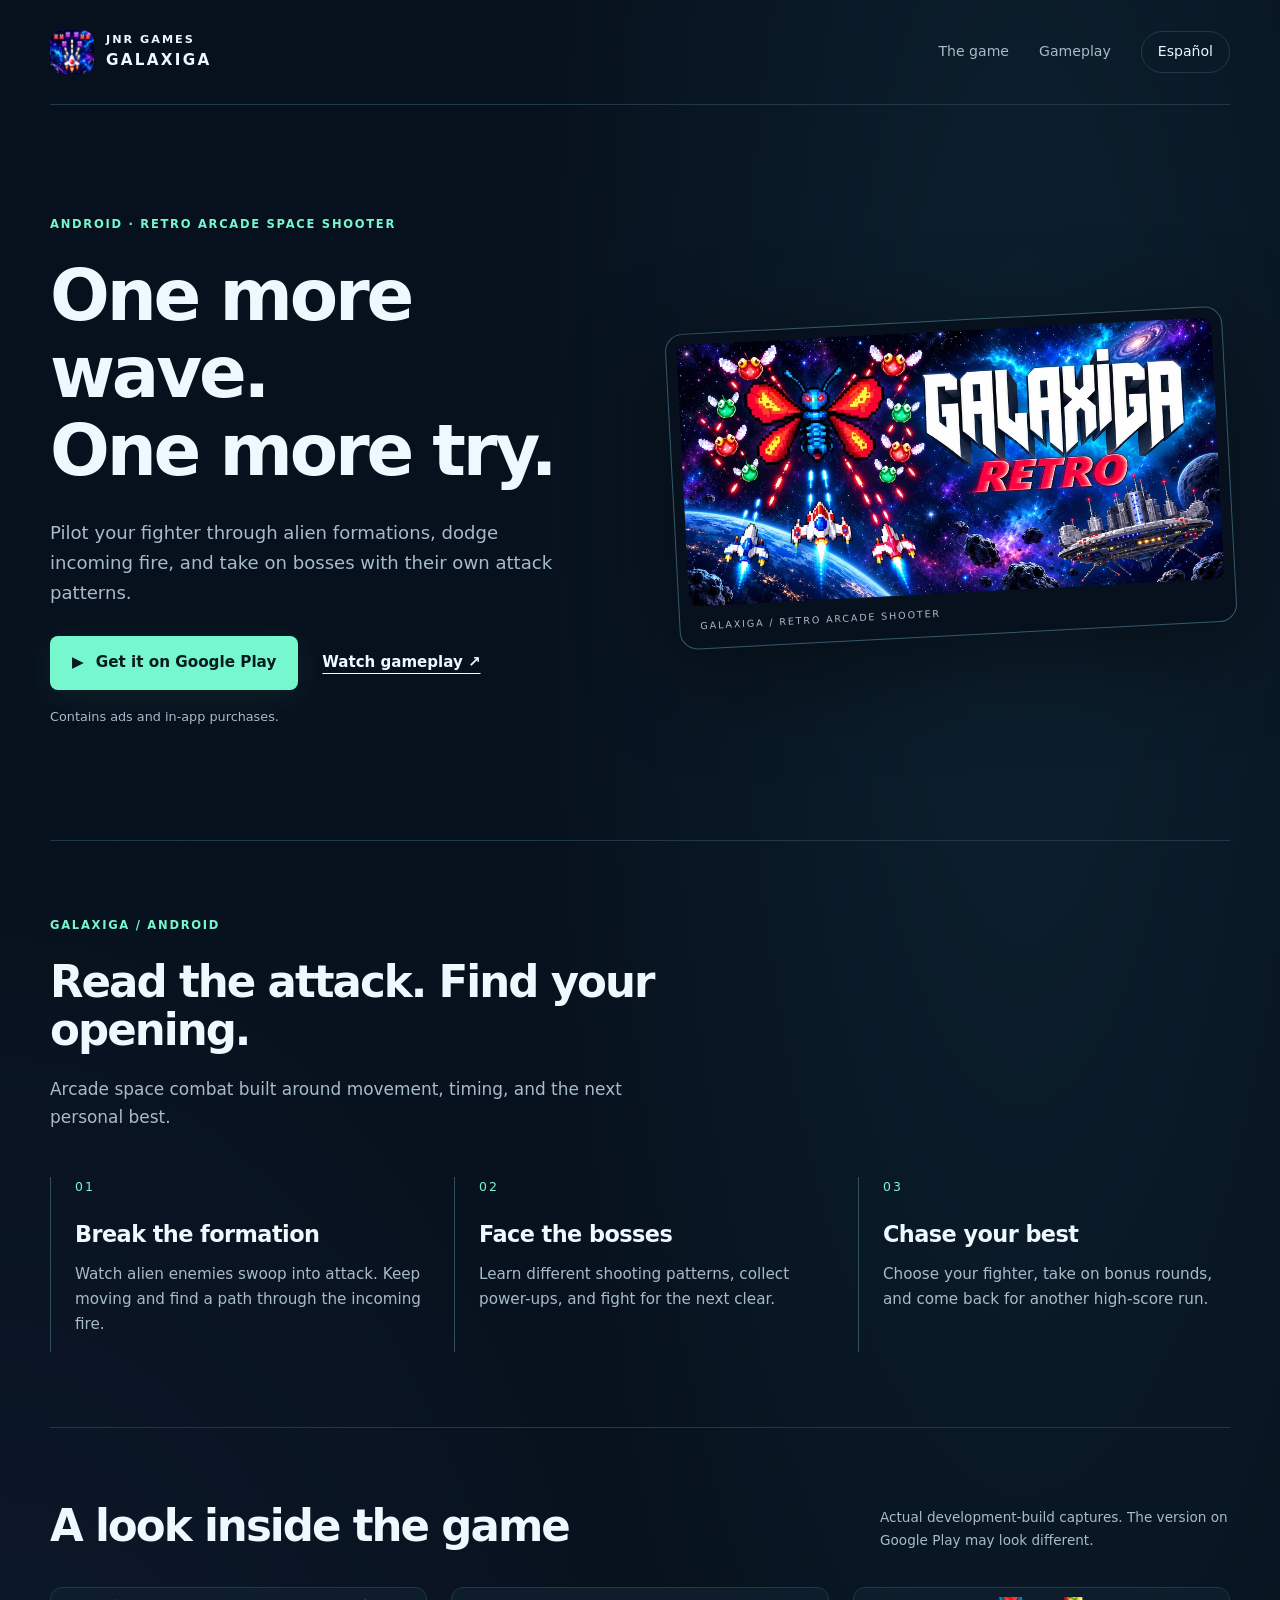
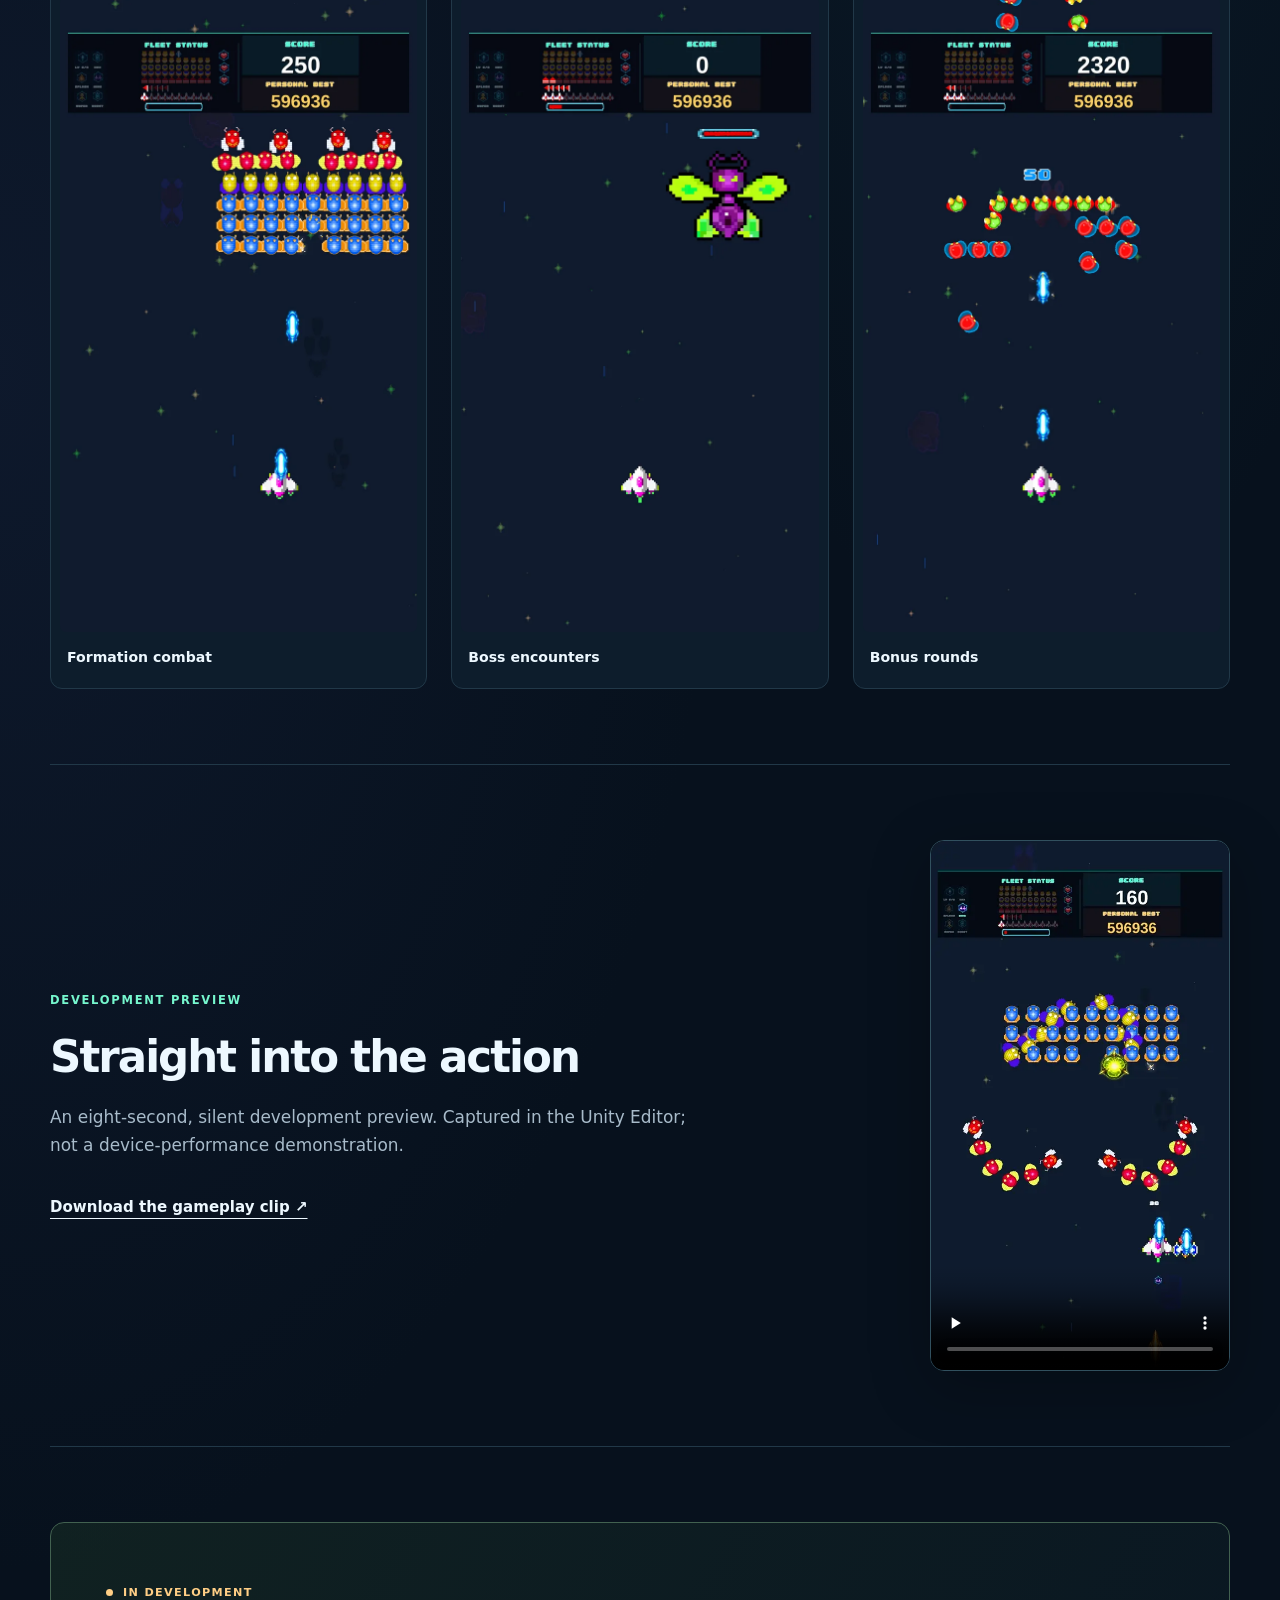
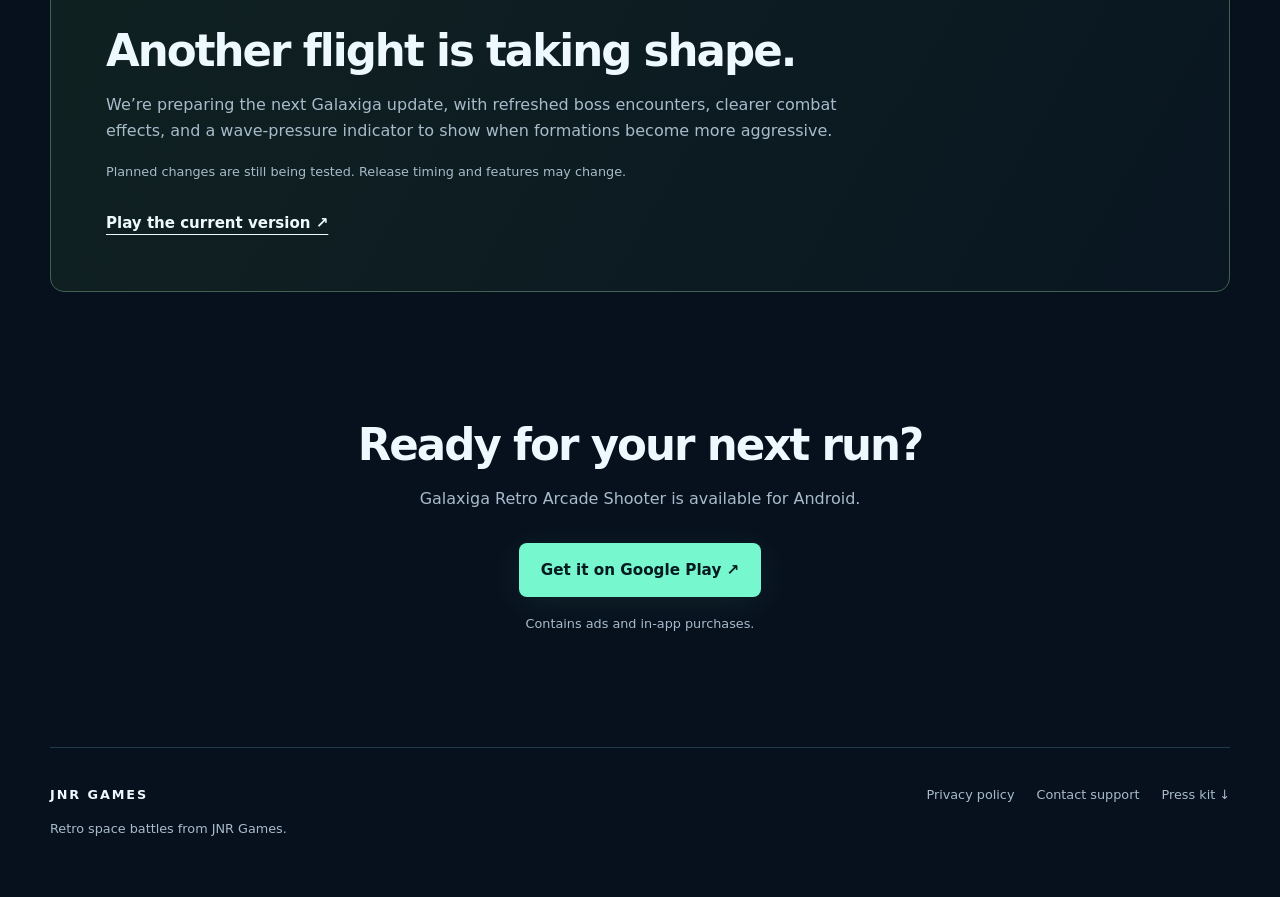
==== index.html @ 16539fca "“Publish bilingual Galaxiga website”" ====
<!doctype html>
<html lang="en"><head>
<meta charset="utf-8"><meta name="viewport" content="width=device-width, initial-scale=1">
<title>Galaxiga Retro Arcade Shooter for Android | JNR Games</title><meta name="description" content="Dodge alien formations, collect power-ups, and face arcade space bosses in Galaxiga for Android. Watch gameplay and get it on Google Play.">
<link rel="canonical" href="https://jnregames.github.io/"><link rel="alternate" hreflang="en" href="https://jnregames.github.io/"><link rel="alternate" hreflang="es" href="https://jnregames.github.io/es/"><link rel="alternate" hreflang="x-default" href="https://jnregames.github.io/">
<meta property="og:type" content="website"><meta property="og:url" content="https://jnregames.github.io/"><meta property="og:title" content="Galaxiga Retro Arcade Shooter for Android | JNR Games"><meta property="og:description" content="Dodge alien formations, collect power-ups, and face arcade space bosses in Galaxiga for Android. Watch gameplay and get it on Google Play."><meta property="og:image" content="https://jnregames.github.io/assets/key-art.webp"><meta property="og:image:width" content="1024"><meta property="og:image:height" content="500"><meta name="twitter:card" content="summary_large_image">
<meta name="theme-color" content="#07111d"><link rel="icon" href="/assets/icon.webp" type="image/webp"><link rel="stylesheet" href="/assets/style.css">
<script type="application/ld+json">{"@context": "https://schema.org", "@type": "VideoGame", "name": "Galaxiga Retro Arcade Shooter", "url": "https://jnregames.github.io/", "image": "https://jnregames.github.io/assets/key-art.webp", "operatingSystem": "Android", "genre": ["Arcade", "Space shooter"], "author": {"@type": "Organization", "name": "JNR Games"}, "sameAs": "https://play.google.com/store/apps/details?id=com.jnr.galaxiga"}</script>
</head><body><a class="skip" href="#main">Skip to content</a>
<header class="shell"><a class="brand" href="/"><img src="/assets/icon.webp" width="44" height="44" alt=""><span>JNR GAMES<span class="brand-sub">GALAXIGA</span></span></a><nav aria-label="Main"><a href="#game">The game</a><a href="#preview">Gameplay</a><a class="language" href="/es/" lang="es" hreflang="es">Español</a></nav></header>
<main id="main"><section class="hero shell"><div class="hero-copy"><p class="eyebrow">ANDROID · RETRO ARCADE SPACE SHOOTER</p><h1>One more wave.<br>One more try.</h1><p class="lead">Pilot your fighter through alien formations, dodge incoming fire, and take on bosses with their own attack patterns.</p><div class="actions"><a class="button primary" href="https://play.google.com/store/apps/details?id=com.jnr.galaxiga&amp;referrer=utm_source%3Dwebsite%26utm_medium%3Dorganic%26utm_campaign%3Dgame_page%26utm_content%3Den"><span aria-hidden="true">▶</span> Get it on Google Play</a><a class="text-link" href="#preview">Watch gameplay <span aria-hidden="true">↗</span></a></div><p class="disclosure">Contains ads and in-app purchases.</p></div><div class="hero-art"><img src="/assets/key-art.webp" width="1024" height="500" alt="Galaxiga promotional artwork featuring spacecraft and alien enemies." fetchpriority="high"><span class="art-caption">GALAXIGA / RETRO ARCADE SHOOTER</span></div></section>
<section class="section shell" id="game"><p class="eyebrow">GALAXIGA / ANDROID</p><h2>Read the attack. Find your opening.</h2><p class="section-intro">Arcade space combat built around movement, timing, and the next personal best.</p><div class="features"><article><span class="feature-number">01</span><h3>Break the formation</h3><p>Watch alien enemies swoop into attack. Keep moving and find a path through the incoming fire.</p></article><article><span class="feature-number">02</span><h3>Face the bosses</h3><p>Learn different shooting patterns, collect power-ups, and fight for the next clear.</p></article><article><span class="feature-number">03</span><h3>Chase your best</h3><p>Choose your fighter, take on bonus rounds, and come back for another high-score run.</p></article></div></section>
<section class="section shell"><div class="section-heading"><h2>A look inside the game</h2><p>Actual development-build captures. The version on Google Play may look different.</p></div><div class="gallery"><figure><img src="/assets/formations.webp" alt="A player fighter faces rows of colorful alien enemies." width="720" height="1280" loading="lazy"><figcaption>Formation combat</figcaption></figure><figure><img src="/assets/boss.webp" alt="A large alien boss faces the player beneath its health bar." width="720" height="1280" loading="lazy"><figcaption>Boss encounters</figcaption></figure><figure><img src="/assets/bonus.webp" alt="Enemy groups sweep across a bonus encounter." width="720" height="1280" loading="lazy"><figcaption>Bonus rounds</figcaption></figure></div></section>
<section class="section shell video-section" id="preview"><div><p class="eyebrow">DEVELOPMENT PREVIEW</p><h2>Straight into the action</h2><p class="section-intro">An eight-second, silent development preview. Captured in the Unity Editor; not a device-performance demonstration.</p><a class="text-link" href="/assets/gameplay-preview.mp4">Download the gameplay clip ↗</a></div><video controls playsinline preload="none" poster="/assets/video-poster.webp" width="540" height="960" aria-label="Straight into the action"><source src="/assets/gameplay-preview.mp4" type="video/mp4"><a href="/assets/gameplay-preview.mp4">Download the gameplay clip</a></video></section>
<section class="section shell" id="update"><div class="update"><span class="status"><span aria-hidden="true"></span>IN DEVELOPMENT</span><h2>Another flight is taking shape.</h2><p>We’re preparing the next Galaxiga update, with refreshed boss encounters, clearer combat effects, and a wave-pressure indicator to show when formations become more aggressive.</p><p class="disclosure">Planned changes are still being tested. Release timing and features may change.</p><a class="text-link" href="https://play.google.com/store/apps/details?id=com.jnr.galaxiga&amp;referrer=utm_source%3Dwebsite%26utm_medium%3Dorganic%26utm_campaign%3Dgame_page%26utm_content%3Den">Play the current version ↗</a></div></section>
<section class="closing shell"><h2>Ready for your next run?</h2><p>Galaxiga Retro Arcade Shooter is available for Android.</p><a class="button primary" href="https://play.google.com/store/apps/details?id=com.jnr.galaxiga&amp;referrer=utm_source%3Dwebsite%26utm_medium%3Dorganic%26utm_campaign%3Dgame_page%26utm_content%3Den">Get it on Google Play ↗</a><p class="disclosure">Contains ads and in-app purchases.</p></section></main>
<footer class="shell"><div><strong>JNR GAMES</strong><p>Retro space battles from JNR Games.</p></div><div class="footer-links"><a href="https://jnregames.github.io/game/privacy-policy.txt">Privacy policy</a><a href="mailto:recommsip@gmail.com">Contact support</a><a href="/assets/galaxiga-press-kit.zip">Press kit ↓</a></div></footer>
</body></html>
---- assets/style.css ----
:root{color-scheme:dark;--bg:#07111d;--panel:#0d1d2c;--text:#edf8ff;--muted:#a8bbca;--mint:#76f7ce;--line:#213848;font-family:system-ui,-apple-system,BlinkMacSystemFont,"Segoe UI",sans-serif}*{box-sizing:border-box}html{scroll-behavior:smooth;scroll-padding-top:2rem}body{margin:0;background:radial-gradient(ellipse at 80% 12%,#15374966,transparent 35%),radial-gradient(ellipse at 0 48%,#18244266,transparent 40%),var(--bg);color:var(--text);line-height:1.65}a{color:inherit;text-decoration:none}a:hover{color:var(--mint)}a:focus-visible,video:focus-visible{outline:3px solid #ffca76;outline-offset:6px}img{max-width:100%;height:auto;display:block}.shell{width:min(1180px,calc(100% - 80px));margin-inline:auto}header{display:flex;align-items:center;justify-content:space-between;gap:24px;min-height:105px;border-bottom:1px solid var(--line)}.brand{display:flex;gap:12px;align-items:center;font-size:.7rem;letter-spacing:.18em;font-weight:800;line-height:1.5}.brand img{border-radius:12px}.brand-sub{display:block;font-size:.95rem;letter-spacing:.15em}nav{display:flex;align-items:center;gap:30px;font-size:.88rem;color:var(--muted)}.language{border:1px solid var(--line);padding:8px 16px;border-radius:30px;color:var(--text)}.hero{display:grid;grid-template-columns:1fr 1fr;gap:64px;align-items:center;padding-top:110px;padding-bottom:100px}.eyebrow{font-size:.72rem;font-weight:750;letter-spacing:.15em;color:var(--mint);text-transform:uppercase;margin:0 0 24px}h1,h2,h3{line-height:1.1;letter-spacing:-.045em;margin:0}h1{font-size:clamp(3rem,5.5vw,5.2rem);font-weight:850}h2{font-size:clamp(2rem,3.4vw,3rem);max-width:800px}h3{font-size:1.4rem;letter-spacing:-.025em}.lead{font-size:1.13rem;color:var(--muted);max-width:510px;margin:28px 0}.actions{display:flex;flex-wrap:wrap;align-items:center;gap:24px}.button{display:inline-flex;align-items:center;justify-content:center;gap:12px;min-height:54px;padding:14px 22px;border-radius:8px;font-size:.95rem;font-weight:750;line-height:1.4;text-align:center}.primary{background:var(--mint);color:#061b20;box-shadow:0 6px 35px #76f7ce15}.primary:hover{background:#b4ffe7;color:#061b20}.text-link{font-size:.94rem;font-weight:650;text-decoration:underline;text-underline-offset:6px}.disclosure{color:var(--muted);font-size:.8rem;margin-top:16px}.hero-art{position:relative;background:#07111d;border:1px solid #36596a;border-radius:18px;padding:10px;transform:rotate(-3deg);box-shadow:0 25px 100px #0007;overflow:hidden}.hero-art img{border-radius:10px}.art-caption{display:block;font-size:.6rem;letter-spacing:.19em;color:var(--muted);padding:12px 10px 4px}.section{padding-top:75px;padding-bottom:75px;border-top:1px solid var(--line)}.section-intro{max-width:650px;color:var(--muted);font-size:1.06rem;margin:22px 0 34px}.features{display:grid;grid-template-columns:repeat(3,1fr);gap:32px;margin-top:45px}.features article{border-left:1px solid #31505e;padding-left:24px}.feature-number{display:block;color:var(--mint);font-size:.78rem;letter-spacing:.16em;margin-bottom:24px}.features p{color:var(--muted);font-size:.95rem}.section-heading{display:flex;align-items:end;justify-content:space-between;gap:40px;margin-bottom:36px}.section-heading p{max-width:350px;color:var(--muted);font-size:.85rem;margin:0}.gallery{display:grid;grid-template-columns:repeat(3,1fr);gap:24px}.gallery figure{margin:0;background:var(--panel);border-radius:12px;border:1px solid var(--line);padding:9px}.gallery img{width:100%;border-radius:6px}.gallery figcaption{padding:14px 7px 9px;font-size:.88rem;font-weight:650}.video-section{display:grid;grid-template-columns:1fr 300px;align-items:center;gap:90px}video{width:100%;height:auto;display:block;border:1px solid #31505e;border-radius:14px;background:#02070c;box-shadow:0 15px 60px #0004}.update{border:1px solid #426150;border-radius:14px;padding:55px;background:linear-gradient(120deg,#19312580,#0c1c2780)}.status{display:inline-flex;gap:10px;align-items:center;letter-spacing:.12em;font-size:.7rem;color:#ffce85;font-weight:750;margin-bottom:26px}.status span{width:7px;height:7px;background:#ffce85;border-radius:50%}.update p{max-width:760px;color:var(--muted)}.update .text-link{display:inline-block;margin-top:16px}.closing{text-align:center;padding-top:55px;padding-bottom:100px}.closing h2{max-width:none}.closing p{color:var(--muted)}.closing .button{margin-top:15px}footer{border-top:1px solid var(--line);display:flex;justify-content:space-between;gap:30px;padding-top:36px;padding-bottom:45px;font-size:.8rem;color:var(--muted)}footer strong{color:var(--text);letter-spacing:.15em}.footer-links{display:flex;align-items:start;flex-wrap:wrap;justify-content:end;gap:22px}.skip{position:absolute;left:20px;top:-100px;padding:10px;background:var(--mint);color:#061b20;z-index:100}.skip:focus{top:12px}@media(max-width:900px){.hero{gap:30px;padding-top:70px}.shell{width:calc(100% - 48px)}.section-heading{display:block}.section-heading p{margin-top:22px;max-width:none}.video-section{gap:40px;grid-template-columns:1fr 260px}.features{gap:20px}.update{padding:35px}nav{gap:18px}}@media(max-width:640px){.shell{width:calc(100% - 40px)}header{min-height:85px;gap:12px}.brand{font-size:.6rem;gap:9px}.brand-sub{font-size:.78rem}.brand img{width:36px;height:36px}nav{gap:12px}nav>a:not(.language){display:none}.language{padding:7px 12px}.hero{grid-template-columns:1fr;padding-top:55px;padding-bottom:60px;gap:50px}h1{font-size:clamp(2.8rem,12vw,4rem)}.lead{font-size:1.05rem}.hero-art{transform:rotate(-2deg);margin-inline:4px}.actions{gap:20px}.section{padding-block:50px}h2{font-size:2.15rem}.features{grid-template-columns:1fr;gap:28px;margin-top:32px}.features article{padding-left:20px}.feature-number{margin-bottom:12px}.gallery{gap:10px;grid-template-columns:repeat(3,minmax(0,1fr))}.gallery figure{padding:4px;border-radius:8px}.gallery figcaption{font-size:.67rem;padding:10px 4px;line-height:1.4}.video-section{grid-template-columns:1fr;gap:10px}.video-section video{width:min(100%,310px);margin:20px auto 0}.update{padding:25px}.closing{padding-bottom:60px;padding-top:25px}footer{flex-direction:column;gap:15px}.footer-links{justify-content:start;gap:20px}.disclosure{font-size:.76rem}}@media(prefers-reduced-motion:reduce){html{scroll-behavior:auto}}
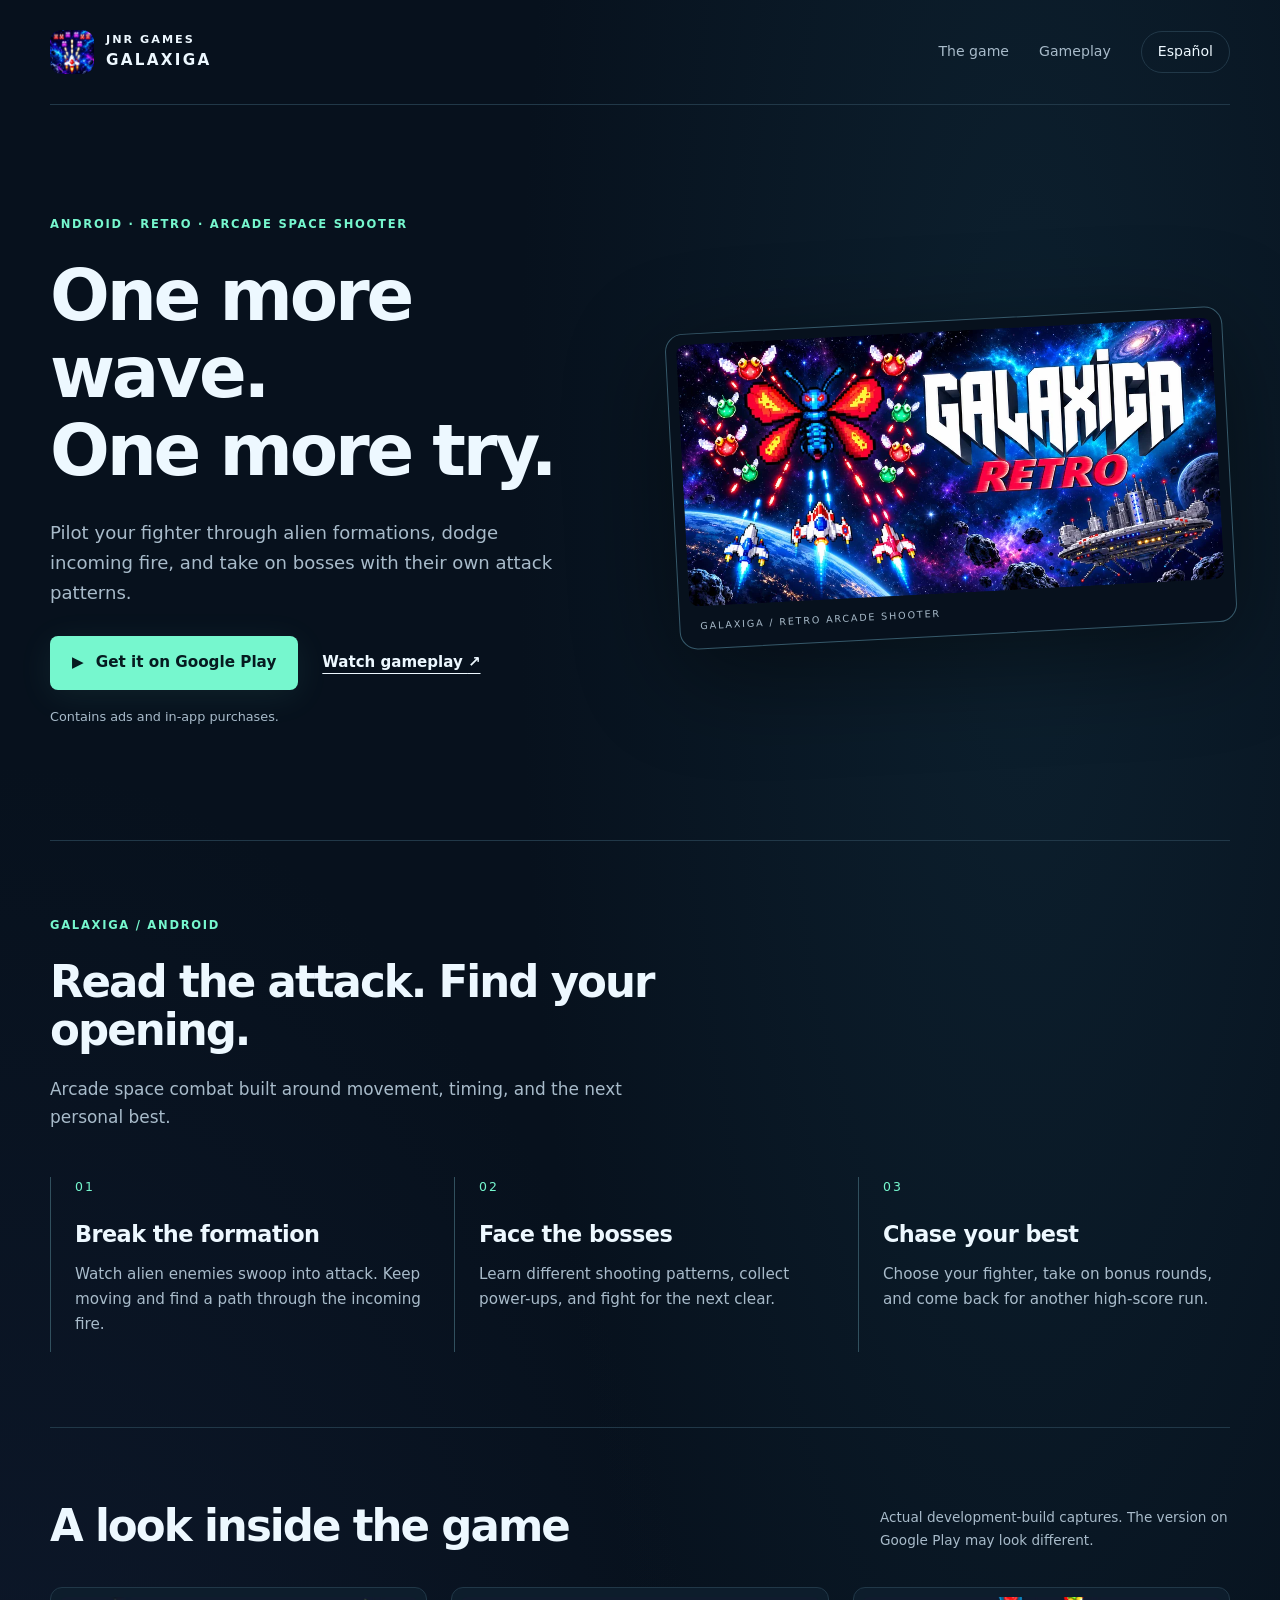
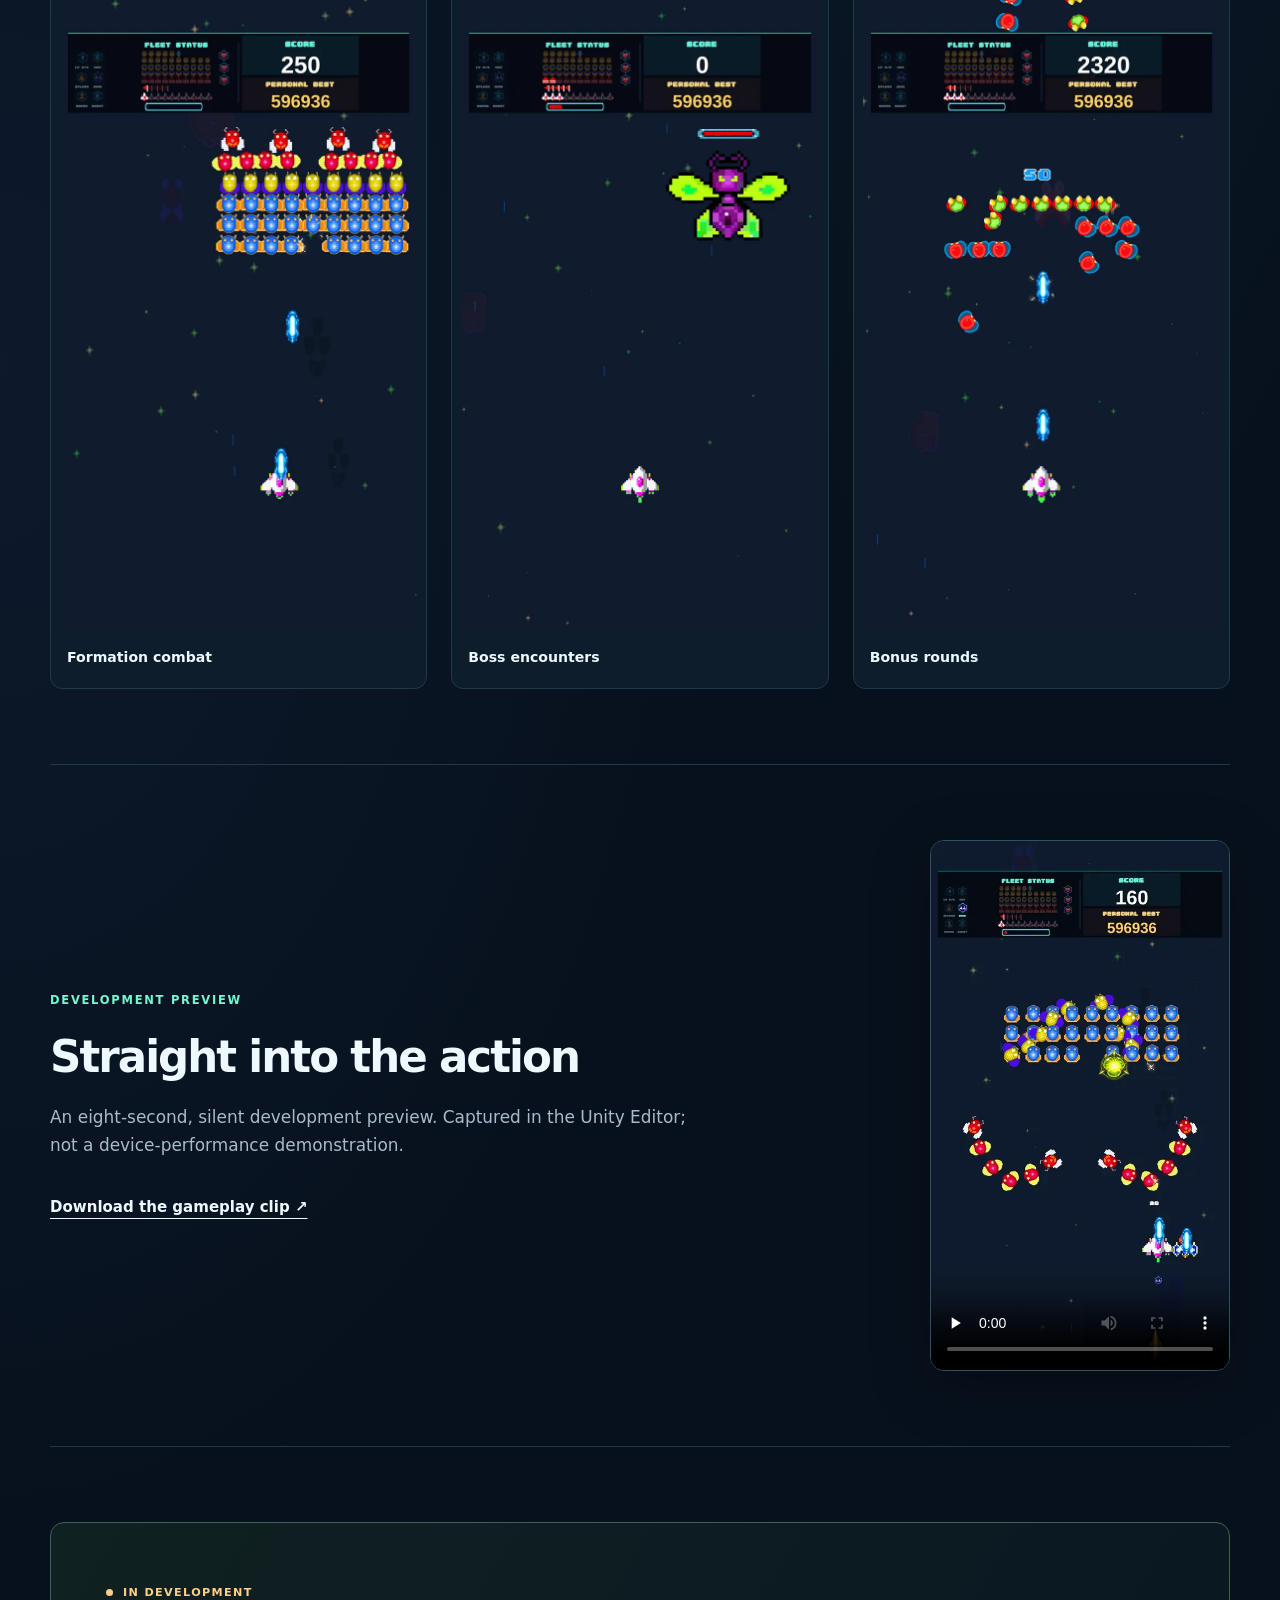
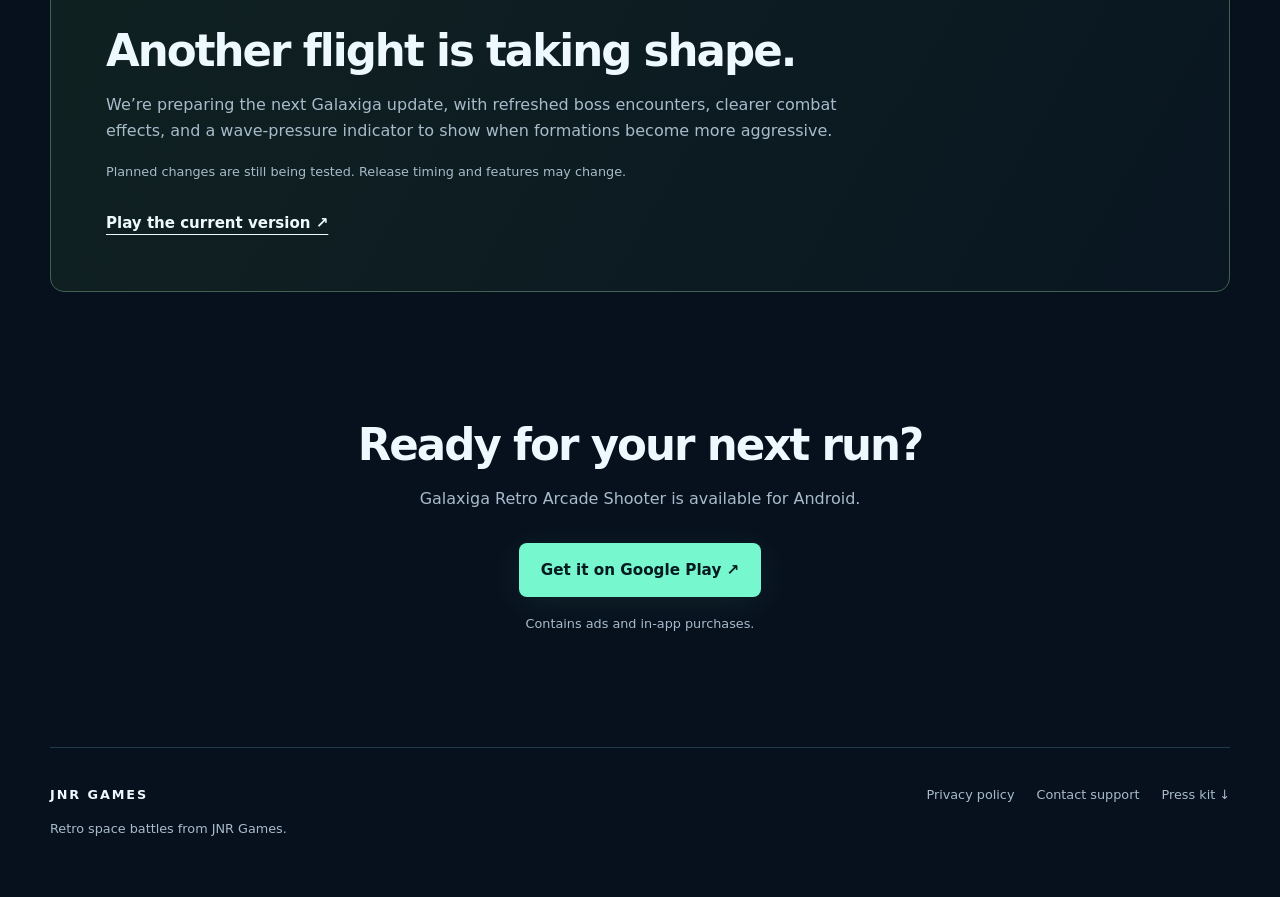
==== commit 859eadde: "Update hero section text and structure" ====
--- a/index.html
+++ b/index.html
@@ -8,11 +8,11 @@
 <script type="application/ld+json">{"@context": "https://schema.org", "@type": "VideoGame", "name": "Galaxiga Retro Arcade Shooter", "url": "https://jnregames.github.io/", "image": "https://jnregames.github.io/assets/key-art.webp", "operatingSystem": "Android", "genre": ["Arcade", "Space shooter"], "author": {"@type": "Organization", "name": "JNR Games"}, "sameAs": "https://play.google.com/store/apps/details?id=com.jnr.galaxiga"}</script>
 </head><body><a class="skip" href="#main">Skip to content</a>
 <header class="shell"><a class="brand" href="/"><img src="/assets/icon.webp" width="44" height="44" alt=""><span>JNR GAMES<span class="brand-sub">GALAXIGA</span></span></a><nav aria-label="Main"><a href="#game">The game</a><a href="#preview">Gameplay</a><a class="language" href="/es/" lang="es" hreflang="es">Español</a></nav></header>
-<main id="main"><section class="hero shell"><div class="hero-copy"><p class="eyebrow">ANDROID · RETRO ARCADE SPACE SHOOTER</p><h1>One more wave.<br>One more try.</h1><p class="lead">Pilot your fighter through alien formations, dodge incoming fire, and take on bosses with their own attack patterns.</p><div class="actions"><a class="button primary" href="https://play.google.com/store/apps/details?id=com.jnr.galaxiga&amp;referrer=utm_source%3Dwebsite%26utm_medium%3Dorganic%26utm_campaign%3Dgame_page%26utm_content%3Den"><span aria-hidden="true">▶</span> Get it on Google Play</a><a class="text-link" href="#preview">Watch gameplay <span aria-hidden="true">↗</span></a></div><p class="disclosure">Contains ads and in-app purchases.</p></div><div class="hero-art"><img src="/assets/key-art.webp" width="1024" height="500" alt="Galaxiga promotional artwork featuring spacecraft and alien enemies." fetchpriority="high"><span class="art-caption">GALAXIGA / RETRO ARCADE SHOOTER</span></div></section>
+<main id="main"><section class="hero shell"><div class="hero-copy"><p class="eyebrow">ANDROID · RETRO · ARCADE SPACE SHOOTER</p><h1>One more wave.<br>One more try.</h1><p class="lead">Pilot your fighter through alien formations, dodge incoming fire, and take on bosses with their own attack patterns.</p><div class="actions"><a class="button primary" href="https://play.google.com/store/apps/details?id=com.jnr.galaxiga&amp;referrer=utm_source%3Dwebsite%26utm_medium%3Dorganic%26utm_campaign%3Dgame_page%26utm_content%3Den"><span aria-hidden="true">▶</span> Get it on Google Play</a><a class="text-link" href="#preview">Watch gameplay <span aria-hidden="true">↗</span></a></div><p class="disclosure">Contains ads and in-app purchases.</p></div><div class="hero-art"><img src="/assets/key-art.webp" width="1024" height="500" alt="Galaxiga promotional artwork featuring spacecraft and alien enemies." fetchpriority="high"><span class="art-caption">GALAXIGA / RETRO ARCADE SHOOTER</span></div></section>
 <section class="section shell" id="game"><p class="eyebrow">GALAXIGA / ANDROID</p><h2>Read the attack. Find your opening.</h2><p class="section-intro">Arcade space combat built around movement, timing, and the next personal best.</p><div class="features"><article><span class="feature-number">01</span><h3>Break the formation</h3><p>Watch alien enemies swoop into attack. Keep moving and find a path through the incoming fire.</p></article><article><span class="feature-number">02</span><h3>Face the bosses</h3><p>Learn different shooting patterns, collect power-ups, and fight for the next clear.</p></article><article><span class="feature-number">03</span><h3>Chase your best</h3><p>Choose your fighter, take on bonus rounds, and come back for another high-score run.</p></article></div></section>
 <section class="section shell"><div class="section-heading"><h2>A look inside the game</h2><p>Actual development-build captures. The version on Google Play may look different.</p></div><div class="gallery"><figure><img src="/assets/formations.webp" alt="A player fighter faces rows of colorful alien enemies." width="720" height="1280" loading="lazy"><figcaption>Formation combat</figcaption></figure><figure><img src="/assets/boss.webp" alt="A large alien boss faces the player beneath its health bar." width="720" height="1280" loading="lazy"><figcaption>Boss encounters</figcaption></figure><figure><img src="/assets/bonus.webp" alt="Enemy groups sweep across a bonus encounter." width="720" height="1280" loading="lazy"><figcaption>Bonus rounds</figcaption></figure></div></section>
 <section class="section shell video-section" id="preview"><div><p class="eyebrow">DEVELOPMENT PREVIEW</p><h2>Straight into the action</h2><p class="section-intro">An eight-second, silent development preview. Captured in the Unity Editor; not a device-performance demonstration.</p><a class="text-link" href="/assets/gameplay-preview.mp4">Download the gameplay clip ↗</a></div><video controls playsinline preload="none" poster="/assets/video-poster.webp" width="540" height="960" aria-label="Straight into the action"><source src="/assets/gameplay-preview.mp4" type="video/mp4"><a href="/assets/gameplay-preview.mp4">Download the gameplay clip</a></video></section>
 <section class="section shell" id="update"><div class="update"><span class="status"><span aria-hidden="true"></span>IN DEVELOPMENT</span><h2>Another flight is taking shape.</h2><p>We’re preparing the next Galaxiga update, with refreshed boss encounters, clearer combat effects, and a wave-pressure indicator to show when formations become more aggressive.</p><p class="disclosure">Planned changes are still being tested. Release timing and features may change.</p><a class="text-link" href="https://play.google.com/store/apps/details?id=com.jnr.galaxiga&amp;referrer=utm_source%3Dwebsite%26utm_medium%3Dorganic%26utm_campaign%3Dgame_page%26utm_content%3Den">Play the current version ↗</a></div></section>
 <section class="closing shell"><h2>Ready for your next run?</h2><p>Galaxiga Retro Arcade Shooter is available for Android.</p><a class="button primary" href="https://play.google.com/store/apps/details?id=com.jnr.galaxiga&amp;referrer=utm_source%3Dwebsite%26utm_medium%3Dorganic%26utm_campaign%3Dgame_page%26utm_content%3Den">Get it on Google Play ↗</a><p class="disclosure">Contains ads and in-app purchases.</p></section></main>
 <footer class="shell"><div><strong>JNR GAMES</strong><p>Retro space battles from JNR Games.</p></div><div class="footer-links"><a href="https://jnregames.github.io/game/privacy-policy.txt">Privacy policy</a><a href="mailto:recommsip@gmail.com">Contact support</a><a href="/assets/galaxiga-press-kit.zip">Press kit ↓</a></div></footer>
-</body></html>+</body></html>
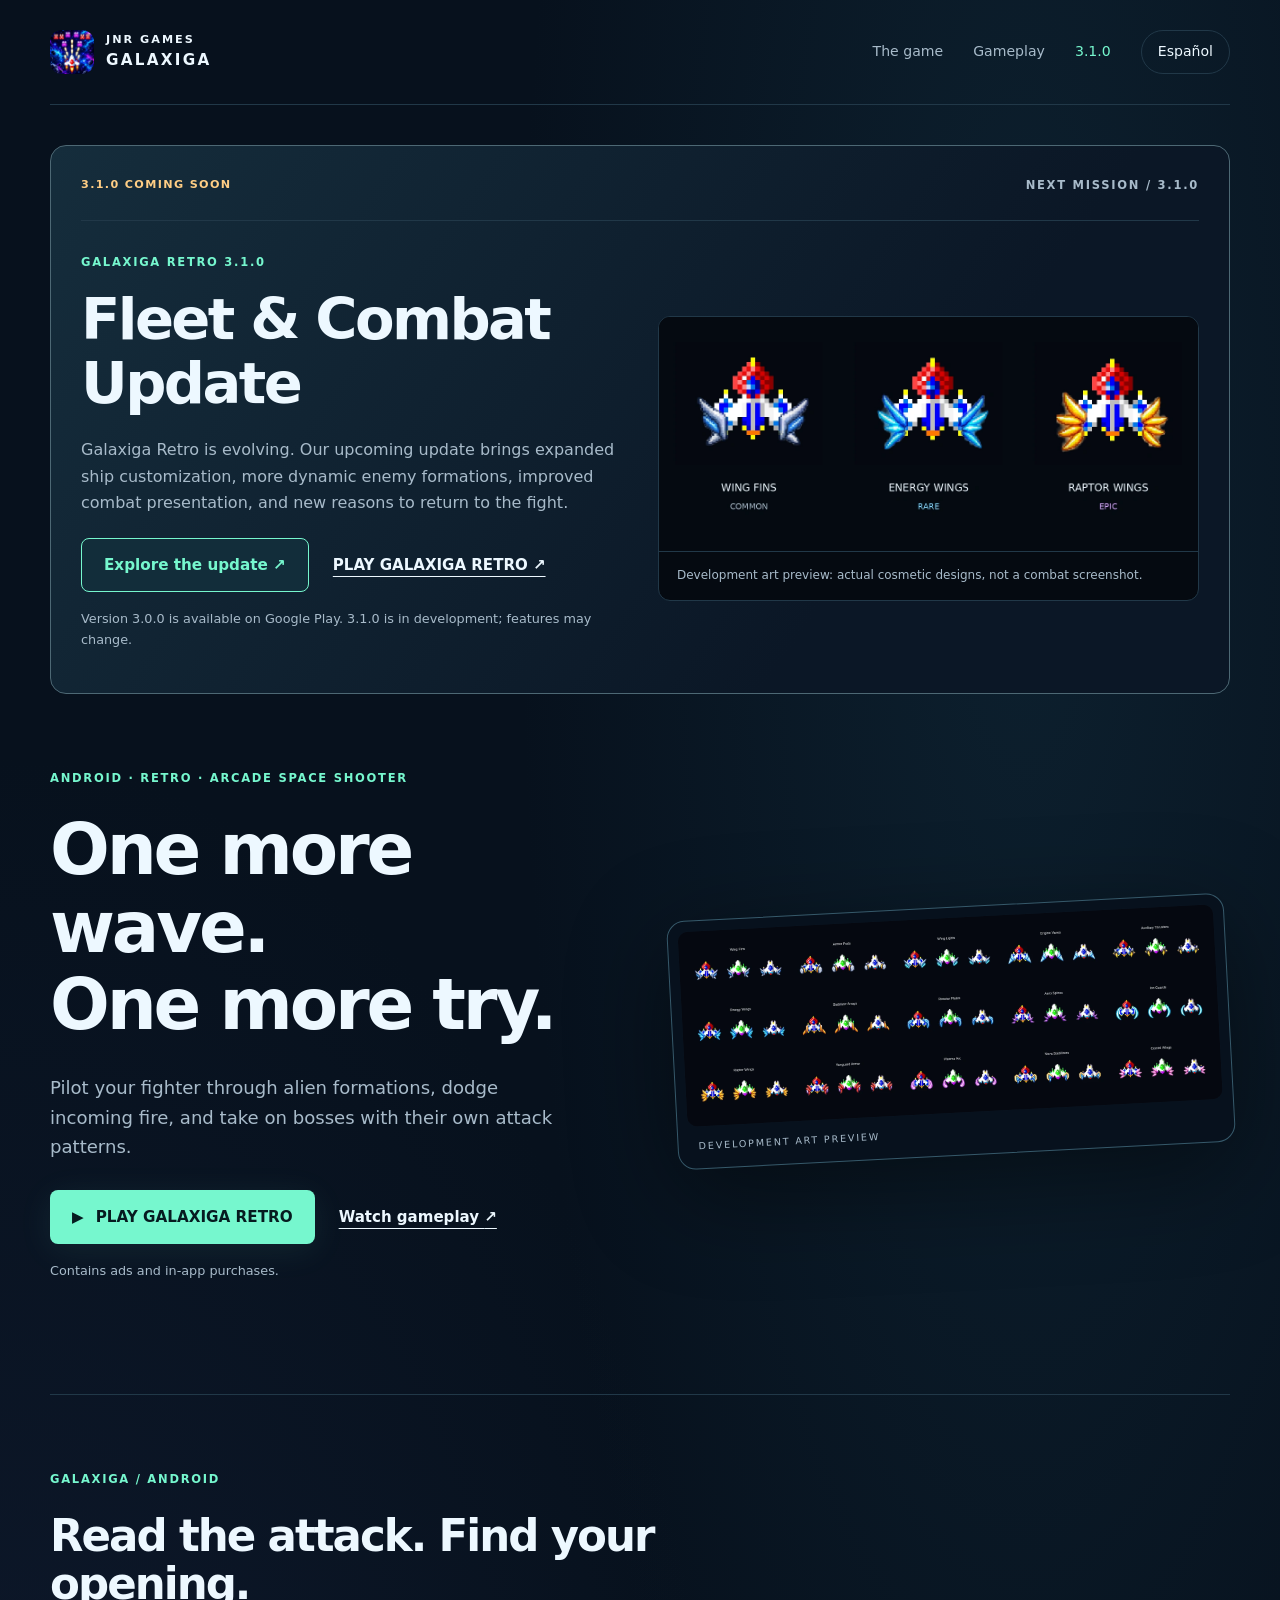
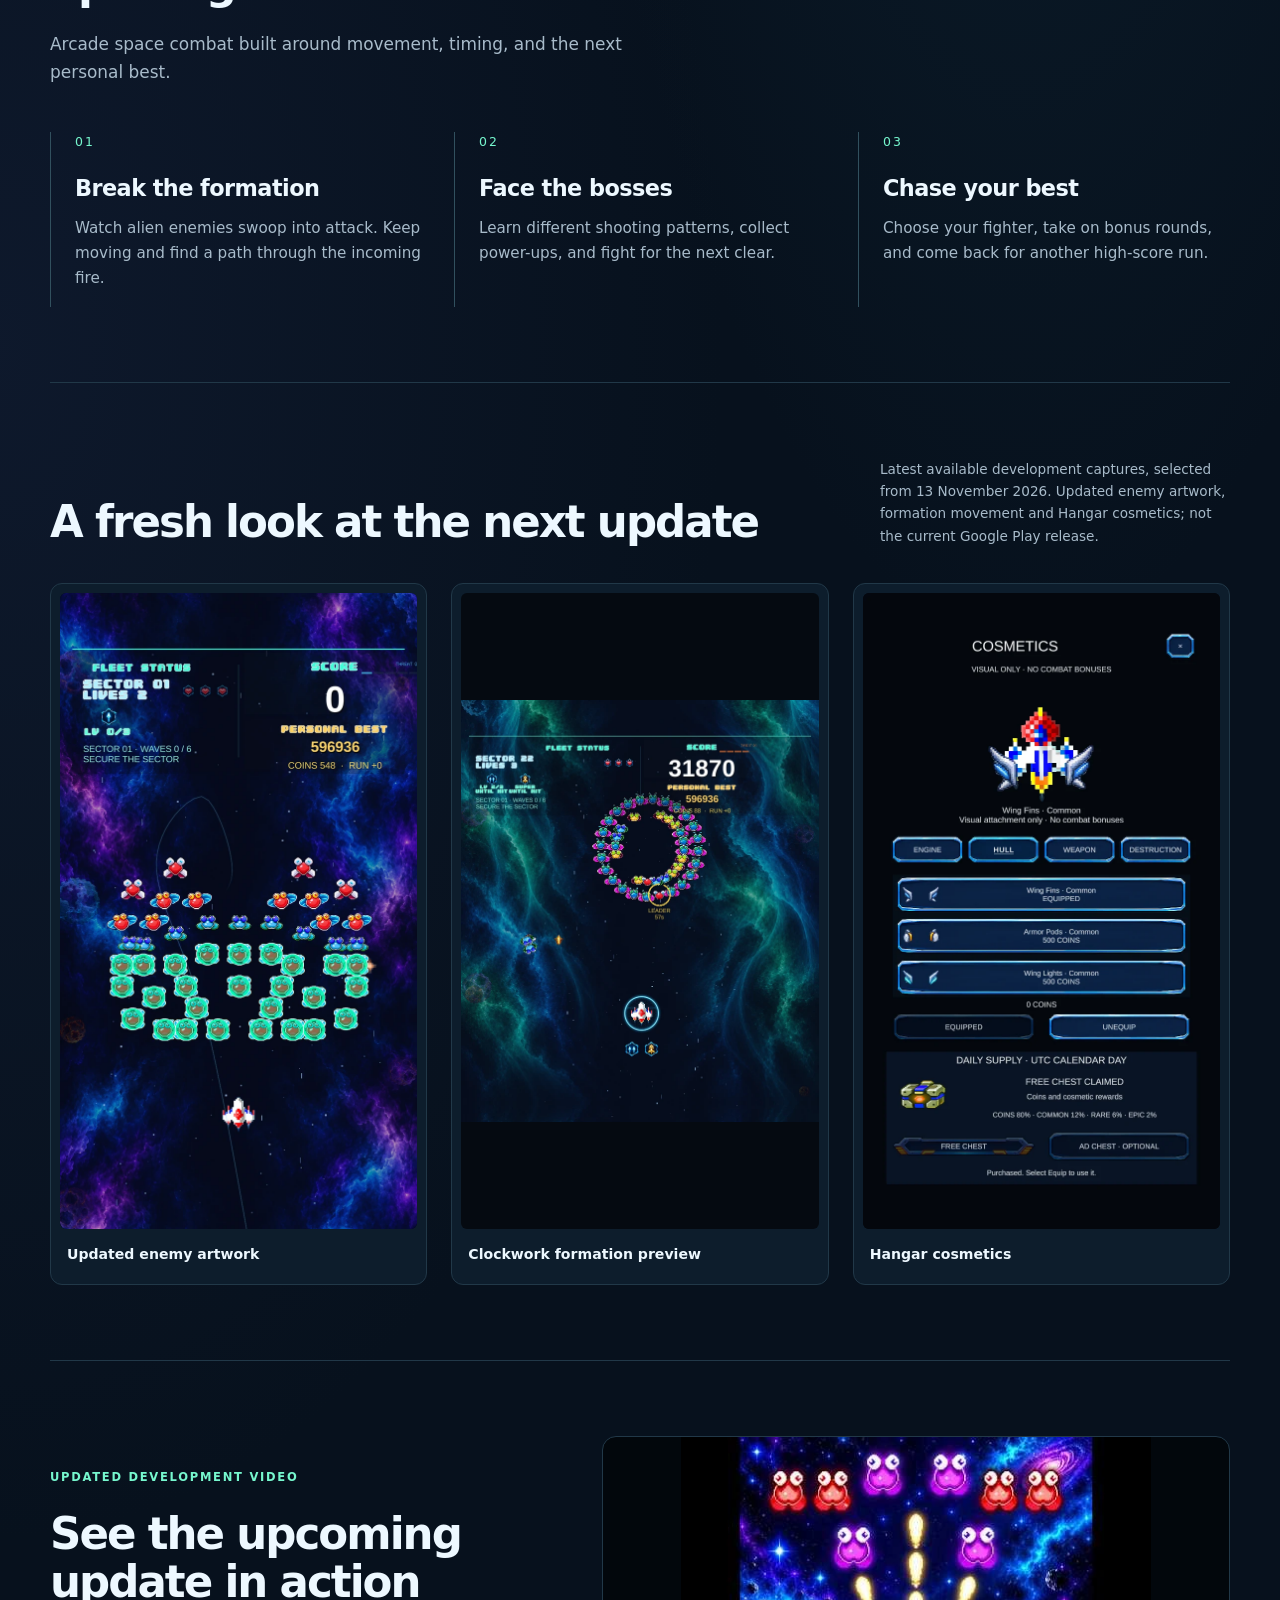
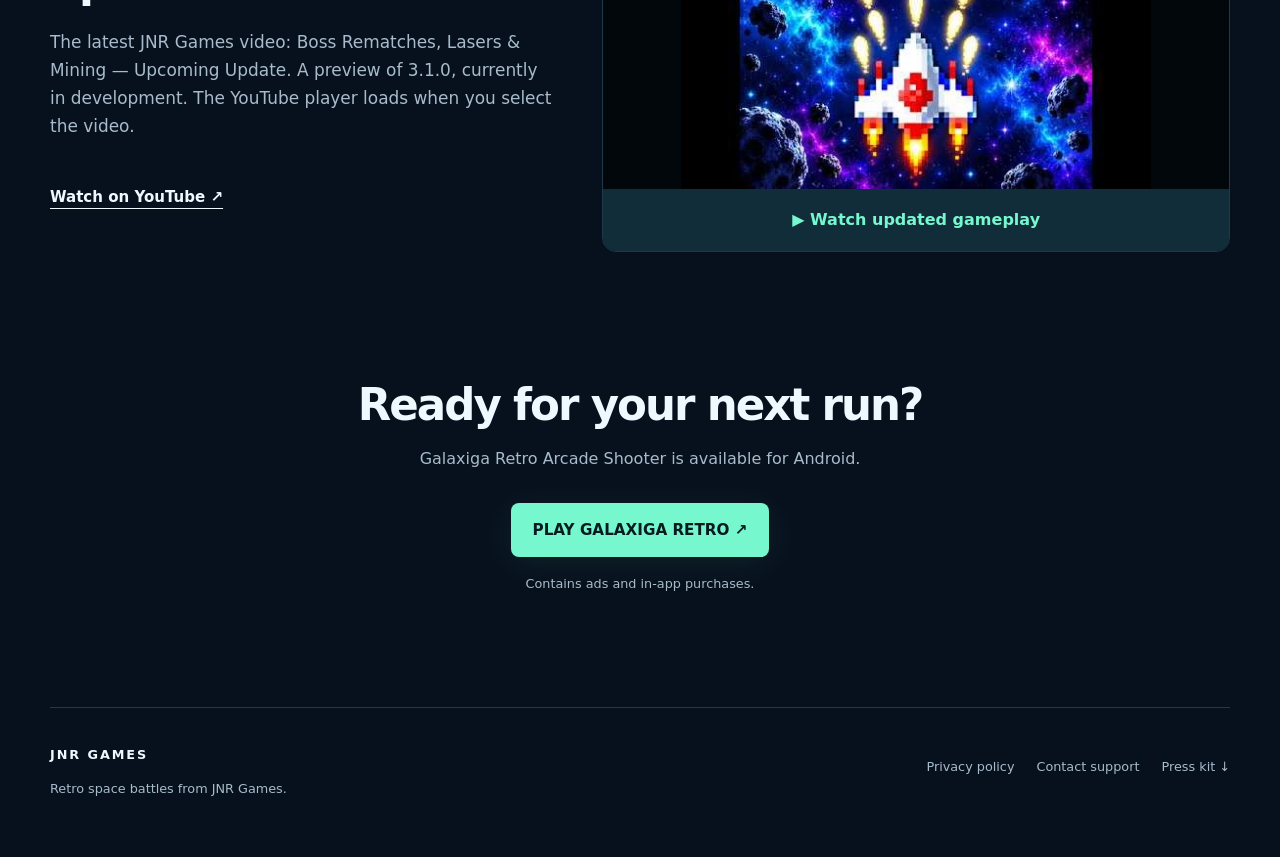
==== commit 6a060015: "feat(website): publish Galaxiga 3.1.0 preview and refreshed media" ====
--- a/index.html
+++ b/index.html
@@ -1,18 +1,18 @@
 <!doctype html>
 <html lang="en"><head>
 <meta charset="utf-8"><meta name="viewport" content="width=device-width, initial-scale=1">
-<title>Galaxiga Retro Arcade Shooter for Android | JNR Games</title><meta name="description" content="Dodge alien formations, collect power-ups, and face arcade space bosses in Galaxiga for Android. Watch gameplay and get it on Google Play.">
+<title>Galaxiga Retro 3.1.0 — Fleet &amp; Combat Update | COMING SOON</title><meta name="description" content="Galaxiga Retro 3.1.0 — Fleet &amp; Combat Update, coming soon. Preview ship customization, enemy formations and boss loot. Play the current Android release.">
 <link rel="canonical" href="https://jnregames.github.io/"><link rel="alternate" hreflang="en" href="https://jnregames.github.io/"><link rel="alternate" hreflang="es" href="https://jnregames.github.io/es/"><link rel="alternate" hreflang="x-default" href="https://jnregames.github.io/">
-<meta property="og:type" content="website"><meta property="og:url" content="https://jnregames.github.io/"><meta property="og:title" content="Galaxiga Retro Arcade Shooter for Android | JNR Games"><meta property="og:description" content="Dodge alien formations, collect power-ups, and face arcade space bosses in Galaxiga for Android. Watch gameplay and get it on Google Play."><meta property="og:image" content="https://jnregames.github.io/assets/key-art.webp"><meta property="og:image:width" content="1024"><meta property="og:image:height" content="500"><meta name="twitter:card" content="summary_large_image">
+<meta property="og:type" content="website"><meta property="og:url" content="https://jnregames.github.io/"><meta property="og:title" content="Galaxiga Retro 3.1.0 — Fleet &amp; Combat Update | COMING SOON"><meta property="og:description" content="Galaxiga Retro 3.1.0 — Fleet &amp; Combat Update, coming soon. Preview ship customization, enemy formations and boss loot. Play the current Android release."><meta property="og:image" content="https://jnregames.github.io/assets/update-social.webp"><meta property="og:image:width" content="1200"><meta property="og:image:height" content="630"><meta name="twitter:card" content="summary_large_image">
 <meta name="theme-color" content="#07111d"><link rel="icon" href="/assets/icon.webp" type="image/webp"><link rel="stylesheet" href="/assets/style.css">
 <script type="application/ld+json">{"@context": "https://schema.org", "@type": "VideoGame", "name": "Galaxiga Retro Arcade Shooter", "url": "https://jnregames.github.io/", "image": "https://jnregames.github.io/assets/key-art.webp", "operatingSystem": "Android", "genre": ["Arcade", "Space shooter"], "author": {"@type": "Organization", "name": "JNR Games"}, "sameAs": "https://play.google.com/store/apps/details?id=com.jnr.galaxiga"}</script>
 </head><body><a class="skip" href="#main">Skip to content</a>
-<header class="shell"><a class="brand" href="/"><img src="/assets/icon.webp" width="44" height="44" alt=""><span>JNR GAMES<span class="brand-sub">GALAXIGA</span></span></a><nav aria-label="Main"><a href="#game">The game</a><a href="#preview">Gameplay</a><a class="language" href="/es/" lang="es" hreflang="es">Español</a></nav></header>
-<main id="main"><section class="hero shell"><div class="hero-copy"><p class="eyebrow">ANDROID · RETRO · ARCADE SPACE SHOOTER</p><h1>One more wave.<br>One more try.</h1><p class="lead">Pilot your fighter through alien formations, dodge incoming fire, and take on bosses with their own attack patterns.</p><div class="actions"><a class="button primary" href="https://play.google.com/store/apps/details?id=com.jnr.galaxiga&amp;referrer=utm_source%3Dwebsite%26utm_medium%3Dorganic%26utm_campaign%3Dgame_page%26utm_content%3Den"><span aria-hidden="true">▶</span> Get it on Google Play</a><a class="text-link" href="#preview">Watch gameplay <span aria-hidden="true">↗</span></a></div><p class="disclosure">Contains ads and in-app purchases.</p></div><div class="hero-art"><img src="/assets/key-art.webp" width="1024" height="500" alt="Galaxiga promotional artwork featuring spacecraft and alien enemies." fetchpriority="high"><span class="art-caption">GALAXIGA / RETRO ARCADE SHOOTER</span></div></section>
+<header class="shell"><a class="brand" href="/"><img src="/assets/icon.webp" width="44" height="44" alt=""><span>JNR GAMES<span class="brand-sub">GALAXIGA</span></span></a><nav aria-label="Main"><a href="#game">The game</a><a href="#preview">Gameplay</a><a class="update-nav" href="/galaxiga/updates/3-1-0/">3.1.0</a><a class="language" href="/es/" lang="es" hreflang="es">Español</a></nav></header>
+<main id="main"><section class="release-announcement shell" id="update" aria-labelledby="release-title"><div class="release-topline"><span class="status">3.1.0 COMING SOON</span><span class="eyebrow">NEXT MISSION / 3.1.0</span></div><div class="release-grid"><div><p class="eyebrow">GALAXIGA RETRO 3.1.0</p><h2 id="release-title">Fleet &amp; Combat Update</h2><p class="section-intro">Galaxiga Retro is evolving. Our upcoming update brings expanded ship customization, more dynamic enemy formations, improved combat presentation, and new reasons to return to the fight.</p><div class="actions"><a class="button secondary" href="/galaxiga/updates/3-1-0/">Explore the update ↗</a><a class="text-link" href="https://play.google.com/store/apps/details?id=com.jnr.galaxiga">PLAY GALAXIGA RETRO ↗</a></div><p class="disclosure">Version 3.0.0 is available on Google Play. 3.1.0 is in development; features may change.</p></div><figure class="fleet-art"><img src="/assets/update-showcase.webp" width="1200" height="520" alt="Development ship renders with cosmetic wings, armor and attachments." fetchpriority="high"><figcaption>Development art preview: actual cosmetic designs, not a combat screenshot.</figcaption></figure></div></section><section class="hero shell"><div class="hero-copy"><p class="eyebrow">ANDROID · RETRO · ARCADE SPACE SHOOTER</p><h1>One more wave.<br>One more try.</h1><p class="lead">Pilot your fighter through alien formations, dodge incoming fire, and take on bosses with their own attack patterns.</p><div class="actions"><a class="button primary" href="https://play.google.com/store/apps/details?id=com.jnr.galaxiga&amp;referrer=utm_source%3Dwebsite%26utm_medium%3Dorganic%26utm_campaign%3Dgame_page%26utm_content%3Den"><span aria-hidden="true">▶</span> PLAY GALAXIGA RETRO</a><a class="text-link" href="#preview">Watch gameplay <span aria-hidden="true">↗</span></a></div><p class="disclosure">Contains ads and in-app purchases.</p></div><div class="hero-art"><img src="/assets/update-fleet.webp" width="1600" height="582" alt="Current development ship renders showing cosmetic wings and armor attachments." fetchpriority="high"><span class="art-caption">DEVELOPMENT ART PREVIEW</span></div></section>
 <section class="section shell" id="game"><p class="eyebrow">GALAXIGA / ANDROID</p><h2>Read the attack. Find your opening.</h2><p class="section-intro">Arcade space combat built around movement, timing, and the next personal best.</p><div class="features"><article><span class="feature-number">01</span><h3>Break the formation</h3><p>Watch alien enemies swoop into attack. Keep moving and find a path through the incoming fire.</p></article><article><span class="feature-number">02</span><h3>Face the bosses</h3><p>Learn different shooting patterns, collect power-ups, and fight for the next clear.</p></article><article><span class="feature-number">03</span><h3>Chase your best</h3><p>Choose your fighter, take on bonus rounds, and come back for another high-score run.</p></article></div></section>
-<section class="section shell"><div class="section-heading"><h2>A look inside the game</h2><p>Actual development-build captures. The version on Google Play may look different.</p></div><div class="gallery"><figure><img src="/assets/formations.webp" alt="A player fighter faces rows of colorful alien enemies." width="720" height="1280" loading="lazy"><figcaption>Formation combat</figcaption></figure><figure><img src="/assets/boss.webp" alt="A large alien boss faces the player beneath its health bar." width="720" height="1280" loading="lazy"><figcaption>Boss encounters</figcaption></figure><figure><img src="/assets/bonus.webp" alt="Enemy groups sweep across a bonus encounter." width="720" height="1280" loading="lazy"><figcaption>Bonus rounds</figcaption></figure></div></section>
-<section class="section shell video-section" id="preview"><div><p class="eyebrow">DEVELOPMENT PREVIEW</p><h2>Straight into the action</h2><p class="section-intro">An eight-second, silent development preview. Captured in the Unity Editor; not a device-performance demonstration.</p><a class="text-link" href="/assets/gameplay-preview.mp4">Download the gameplay clip ↗</a></div><video controls playsinline preload="none" poster="/assets/video-poster.webp" width="540" height="960" aria-label="Straight into the action"><source src="/assets/gameplay-preview.mp4" type="video/mp4"><a href="/assets/gameplay-preview.mp4">Download the gameplay clip</a></video></section>
-<section class="section shell" id="update"><div class="update"><span class="status"><span aria-hidden="true"></span>IN DEVELOPMENT</span><h2>Another flight is taking shape.</h2><p>We’re preparing the next Galaxiga update, with refreshed boss encounters, clearer combat effects, and a wave-pressure indicator to show when formations become more aggressive.</p><p class="disclosure">Planned changes are still being tested. Release timing and features may change.</p><a class="text-link" href="https://play.google.com/store/apps/details?id=com.jnr.galaxiga&amp;referrer=utm_source%3Dwebsite%26utm_medium%3Dorganic%26utm_campaign%3Dgame_page%26utm_content%3Den">Play the current version ↗</a></div></section>
-<section class="closing shell"><h2>Ready for your next run?</h2><p>Galaxiga Retro Arcade Shooter is available for Android.</p><a class="button primary" href="https://play.google.com/store/apps/details?id=com.jnr.galaxiga&amp;referrer=utm_source%3Dwebsite%26utm_medium%3Dorganic%26utm_campaign%3Dgame_page%26utm_content%3Den">Get it on Google Play ↗</a><p class="disclosure">Contains ads and in-app purchases.</p></section></main>
+<section class="section shell"><div class="section-heading"><h2>A fresh look at the next update</h2><p>Latest available development captures, selected from 13 November 2026. Updated enemy artwork, formation movement and Hangar cosmetics; not the current Google Play release.</p></div><div class="gallery home-gallery"><figure><a href="/assets/latest-formations.webp" aria-label="Reworked colorful enemies in formation above the player, with a faint dive guidance line."><img src="/assets/latest-formations.webp" alt="Reworked colorful enemies in formation above the player, with a faint dive guidance line." width="720" height="1280" loading="lazy"></a><figcaption>Updated enemy artwork</figcaption></figure><figure><a href="/assets/latest-clockwork.webp" aria-label="Updated enemy sprites arranged in a circular clockwork formation around their leader."><img src="/assets/latest-clockwork.webp" alt="Updated enemy sprites arranged in a circular clockwork formation around their leader." width="720" height="850" loading="lazy"></a><figcaption>Clockwork formation preview</figcaption></figure><figure><a href="/assets/update-hangar.webp" aria-label="Latest Hangar cosmetics screen with Wing Fins equipped on the player ship."><img src="/assets/update-hangar.webp" alt="Latest Hangar cosmetics screen with Wing Fins equipped on the player ship." width="720" height="1280" loading="lazy"></a><figcaption>Hangar cosmetics</figcaption></figure></div></section>
+<section class="section shell video-section" id="preview"><div><p class="eyebrow">UPDATED DEVELOPMENT VIDEO</p><h2>See the upcoming update in action</h2><p class="section-intro">The latest JNR Games video: Boss Rematches, Lasers &amp; Mining — Upcoming Update. A preview of 3.1.0, currently in development. The YouTube player loads when you select the video.</p><a class="text-link" href="https://www.youtube.com/watch?v=jV7eeoSHBiw">Watch on YouTube ↗</a></div><div class="video-container"><a class="video-preview" href="https://www.youtube.com/watch?v=jV7eeoSHBiw" data-youtube="jV7eeoSHBiw" aria-label="Load the updated Galaxiga Retro video from YouTube"><img src="/assets/updated-video-poster.webp" width="480" height="360" alt="Official thumbnail for the updated Galaxiga Retro video." loading="lazy"><span class="video-play">▶ Watch updated gameplay</span></a></div></section>
+
+<section class="closing shell"><h2>Ready for your next run?</h2><p>Galaxiga Retro Arcade Shooter is available for Android.</p><a class="button primary" href="https://play.google.com/store/apps/details?id=com.jnr.galaxiga&amp;referrer=utm_source%3Dwebsite%26utm_medium%3Dorganic%26utm_campaign%3Dgame_page%26utm_content%3Den">PLAY GALAXIGA RETRO ↗</a><p class="disclosure">Contains ads and in-app purchases.</p></section></main>
 <footer class="shell"><div><strong>JNR GAMES</strong><p>Retro space battles from JNR Games.</p></div><div class="footer-links"><a href="https://jnregames.github.io/game/privacy-policy.txt">Privacy policy</a><a href="mailto:recommsip@gmail.com">Contact support</a><a href="/assets/galaxiga-press-kit.zip">Press kit ↓</a></div></footer>
-</body></html>
+<script src="/assets/video.js" defer></script></body></html>
--- a/assets/style.css
+++ b/assets/style.css
@@ -1 +1,6 @@
 :root{color-scheme:dark;--bg:#07111d;--panel:#0d1d2c;--text:#edf8ff;--muted:#a8bbca;--mint:#76f7ce;--line:#213848;font-family:system-ui,-apple-system,BlinkMacSystemFont,"Segoe UI",sans-serif}*{box-sizing:border-box}html{scroll-behavior:smooth;scroll-padding-top:2rem}body{margin:0;background:radial-gradient(ellipse at 80% 12%,#15374966,transparent 35%),radial-gradient(ellipse at 0 48%,#18244266,transparent 40%),var(--bg);color:var(--text);line-height:1.65}a{color:inherit;text-decoration:none}a:hover{color:var(--mint)}a:focus-visible,video:focus-visible{outline:3px solid #ffca76;outline-offset:6px}img{max-width:100%;height:auto;display:block}.shell{width:min(1180px,calc(100% - 80px));margin-inline:auto}header{display:flex;align-items:center;justify-content:space-between;gap:24px;min-height:105px;border-bottom:1px solid var(--line)}.brand{display:flex;gap:12px;align-items:center;font-size:.7rem;letter-spacing:.18em;font-weight:800;line-height:1.5}.brand img{border-radius:12px}.brand-sub{display:block;font-size:.95rem;letter-spacing:.15em}nav{display:flex;align-items:center;gap:30px;font-size:.88rem;color:var(--muted)}.language{border:1px solid var(--line);padding:8px 16px;border-radius:30px;color:var(--text)}.hero{display:grid;grid-template-columns:1fr 1fr;gap:64px;align-items:center;padding-top:110px;padding-bottom:100px}.eyebrow{font-size:.72rem;font-weight:750;letter-spacing:.15em;color:var(--mint);text-transform:uppercase;margin:0 0 24px}h1,h2,h3{line-height:1.1;letter-spacing:-.045em;margin:0}h1{font-size:clamp(3rem,5.5vw,5.2rem);font-weight:850}h2{font-size:clamp(2rem,3.4vw,3rem);max-width:800px}h3{font-size:1.4rem;letter-spacing:-.025em}.lead{font-size:1.13rem;color:var(--muted);max-width:510px;margin:28px 0}.actions{display:flex;flex-wrap:wrap;align-items:center;gap:24px}.button{display:inline-flex;align-items:center;justify-content:center;gap:12px;min-height:54px;padding:14px 22px;border-radius:8px;font-size:.95rem;font-weight:750;line-height:1.4;text-align:center}.primary{background:var(--mint);color:#061b20;box-shadow:0 6px 35px #76f7ce15}.primary:hover{background:#b4ffe7;color:#061b20}.text-link{font-size:.94rem;font-weight:650;text-decoration:underline;text-underline-offset:6px}.disclosure{color:var(--muted);font-size:.8rem;margin-top:16px}.hero-art{position:relative;background:#07111d;border:1px solid #36596a;border-radius:18px;padding:10px;transform:rotate(-3deg);box-shadow:0 25px 100px #0007;overflow:hidden}.hero-art img{border-radius:10px}.art-caption{display:block;font-size:.6rem;letter-spacing:.19em;color:var(--muted);padding:12px 10px 4px}.section{padding-top:75px;padding-bottom:75px;border-top:1px solid var(--line)}.section-intro{max-width:650px;color:var(--muted);font-size:1.06rem;margin:22px 0 34px}.features{display:grid;grid-template-columns:repeat(3,1fr);gap:32px;margin-top:45px}.features article{border-left:1px solid #31505e;padding-left:24px}.feature-number{display:block;color:var(--mint);font-size:.78rem;letter-spacing:.16em;margin-bottom:24px}.features p{color:var(--muted);font-size:.95rem}.section-heading{display:flex;align-items:end;justify-content:space-between;gap:40px;margin-bottom:36px}.section-heading p{max-width:350px;color:var(--muted);font-size:.85rem;margin:0}.gallery{display:grid;grid-template-columns:repeat(3,1fr);gap:24px}.gallery figure{margin:0;background:var(--panel);border-radius:12px;border:1px solid var(--line);padding:9px}.gallery img{width:100%;border-radius:6px}.gallery figcaption{padding:14px 7px 9px;font-size:.88rem;font-weight:650}.video-section{display:grid;grid-template-columns:1fr 300px;align-items:center;gap:90px}video{width:100%;height:auto;display:block;border:1px solid #31505e;border-radius:14px;background:#02070c;box-shadow:0 15px 60px #0004}.update{border:1px solid #426150;border-radius:14px;padding:55px;background:linear-gradient(120deg,#19312580,#0c1c2780)}.status{display:inline-flex;gap:10px;align-items:center;letter-spacing:.12em;font-size:.7rem;color:#ffce85;font-weight:750;margin-bottom:26px}.status span{width:7px;height:7px;background:#ffce85;border-radius:50%}.update p{max-width:760px;color:var(--muted)}.update .text-link{display:inline-block;margin-top:16px}.closing{text-align:center;padding-top:55px;padding-bottom:100px}.closing h2{max-width:none}.closing p{color:var(--muted)}.closing .button{margin-top:15px}footer{border-top:1px solid var(--line);display:flex;justify-content:space-between;gap:30px;padding-top:36px;padding-bottom:45px;font-size:.8rem;color:var(--muted)}footer strong{color:var(--text);letter-spacing:.15em}.footer-links{display:flex;align-items:start;flex-wrap:wrap;justify-content:end;gap:22px}.skip{position:absolute;left:20px;top:-100px;padding:10px;background:var(--mint);color:#061b20;z-index:100}.skip:focus{top:12px}@media(max-width:900px){.hero{gap:30px;padding-top:70px}.shell{width:calc(100% - 48px)}.section-heading{display:block}.section-heading p{margin-top:22px;max-width:none}.video-section{gap:40px;grid-template-columns:1fr 260px}.features{gap:20px}.update{padding:35px}nav{gap:18px}}@media(max-width:640px){.shell{width:calc(100% - 40px)}header{min-height:85px;gap:12px}.brand{font-size:.6rem;gap:9px}.brand-sub{font-size:.78rem}.brand img{width:36px;height:36px}nav{gap:12px}nav>a:not(.language){display:none}.language{padding:7px 12px}.hero{grid-template-columns:1fr;padding-top:55px;padding-bottom:60px;gap:50px}h1{font-size:clamp(2.8rem,12vw,4rem)}.lead{font-size:1.05rem}.hero-art{transform:rotate(-2deg);margin-inline:4px}.actions{gap:20px}.section{padding-block:50px}h2{font-size:2.15rem}.features{grid-template-columns:1fr;gap:28px;margin-top:32px}.features article{padding-left:20px}.feature-number{margin-bottom:12px}.gallery{gap:10px;grid-template-columns:repeat(3,minmax(0,1fr))}.gallery figure{padding:4px;border-radius:8px}.gallery figcaption{font-size:.67rem;padding:10px 4px;line-height:1.4}.video-section{grid-template-columns:1fr;gap:10px}.video-section video{width:min(100%,310px);margin:20px auto 0}.update{padding:25px}.closing{padding-bottom:60px;padding-top:25px}footer{flex-direction:column;gap:15px}.footer-links{justify-content:start;gap:20px}.disclosure{font-size:.76rem}}@media(prefers-reduced-motion:reduce){html{scroll-behavior:auto}}
+/* Fleet & Combat release campaign — static, lightweight and motion-free. */
+.release-announcement{margin-block:40px 0;border:1px solid #4d6874;border-radius:16px;padding:30px;background:linear-gradient(125deg,#152d3c,#0b1726 70%);overflow:hidden}.release-topline{display:flex;justify-content:space-between;gap:16px;border-bottom:1px solid var(--line);margin-bottom:32px}.release-topline .eyebrow{color:var(--muted)}.release-grid{display:grid;grid-template-columns:1fr 1fr;gap:36px;align-items:center}.release-grid h2{font-size:clamp(2.3rem,4.5vw,4rem)}.release-grid .eyebrow{margin-bottom:16px}.release-grid .section-intro{font-size:1rem;margin-block:22px}.secondary{background:#122d3a;border:1px solid var(--mint);color:var(--mint)}.fleet-art{margin:0;background:#050a11;border:1px solid var(--line);border-radius:12px;overflow:hidden}.fleet-art img{width:100%}.fleet-art figcaption{padding:14px 18px;color:var(--muted);font-size:.75rem;border-top:1px solid var(--line)}.release-hero{padding-block:55px 70px}.release-hero>.eyebrow{margin-top:48px}.release-hero h1{max-width:1000px}.release-hero .status{margin-top:28px;margin-bottom:0}.release-hero .lead{max-width:760px}.release-hero .fleet-art{margin-top:48px}.release-features{display:grid;grid-template-columns:1fr 1fr;gap:24px;margin-top:38px}.release-features article{padding:32px;background:var(--panel);border:1px solid var(--line);border-radius:12px}.release-features p:not(.eyebrow){color:var(--muted)}.feature-state{color:#ffce85;font-size:.7rem;letter-spacing:.09em}.release-gallery a{display:block}.release-gallery img{object-fit:contain;background:#050a11}.update-nav{color:var(--mint);min-height:44px;display:inline-flex;align-items:center}nav a{min-height:44px;display:inline-flex;align-items:center}.footer-links a{min-height:44px;display:inline-flex;align-items:center}.text-link{display:inline-block;padding-block:10px}.release-announcement+.hero{padding-top:75px}@media(max-width:900px){.release-grid{grid-template-columns:1fr}.release-announcement .fleet-art{max-width:none}.release-features article{padding:24px}}@media(max-width:640px){nav>a.update-nav{display:inline-flex}.release-announcement{padding:22px;margin-top:24px}.release-topline{display:block;margin-bottom:24px}.release-topline .eyebrow{display:none}.release-topline .status{margin-bottom:18px}.release-grid{gap:28px}.release-grid h2{font-size:2.4rem}.release-features{grid-template-columns:1fr}.release-hero{padding-top:32px}.release-hero h1{font-size:2.8rem}.release-gallery{grid-template-columns:1fr;gap:24px}.release-gallery figure{max-width:360px;margin-inline:auto;padding:8px}.release-gallery figcaption{font-size:.9rem;padding:14px 8px}.release-hero .fleet-art{margin-top:28px}.release-hero>.eyebrow{margin-top:36px}.release-grid .actions{gap:10px}}
+/* Keep complete captures visible even when Unity capture viewports differ. */
+.home-gallery img{width:100%;aspect-ratio:9/16;object-fit:contain;background:#050a11}.home-gallery a{display:block}@media(max-width:640px){.home-gallery{grid-template-columns:1fr;gap:24px}.home-gallery figure{width:min(100%,360px);margin-inline:auto;padding:8px}.home-gallery figcaption{font-size:.9rem;padding:14px 8px}}
+.video-section{grid-template-columns:1fr 1.25fr;gap:50px}.video-container{border:1px solid var(--line);border-radius:14px;overflow:hidden;background:#02070c}.video-preview{display:flex;flex-direction:column;align-items:center;justify-content:center}.video-preview img{width:100%;height:auto;aspect-ratio:16/9;object-fit:contain}.video-play{display:block;width:100%;padding:18px;text-align:center;background:#122d3a;color:var(--mint);font-weight:750}.video-container iframe{display:block;width:100%;aspect-ratio:16/9;border:0}.video-container iframe:focus-visible{outline:3px solid #ffca76;outline-offset:-3px}@media(max-width:900px){.video-section{gap:30px;grid-template-columns:1fr 1fr}}@media(max-width:640px){.video-section{grid-template-columns:1fr;gap:24px}}
